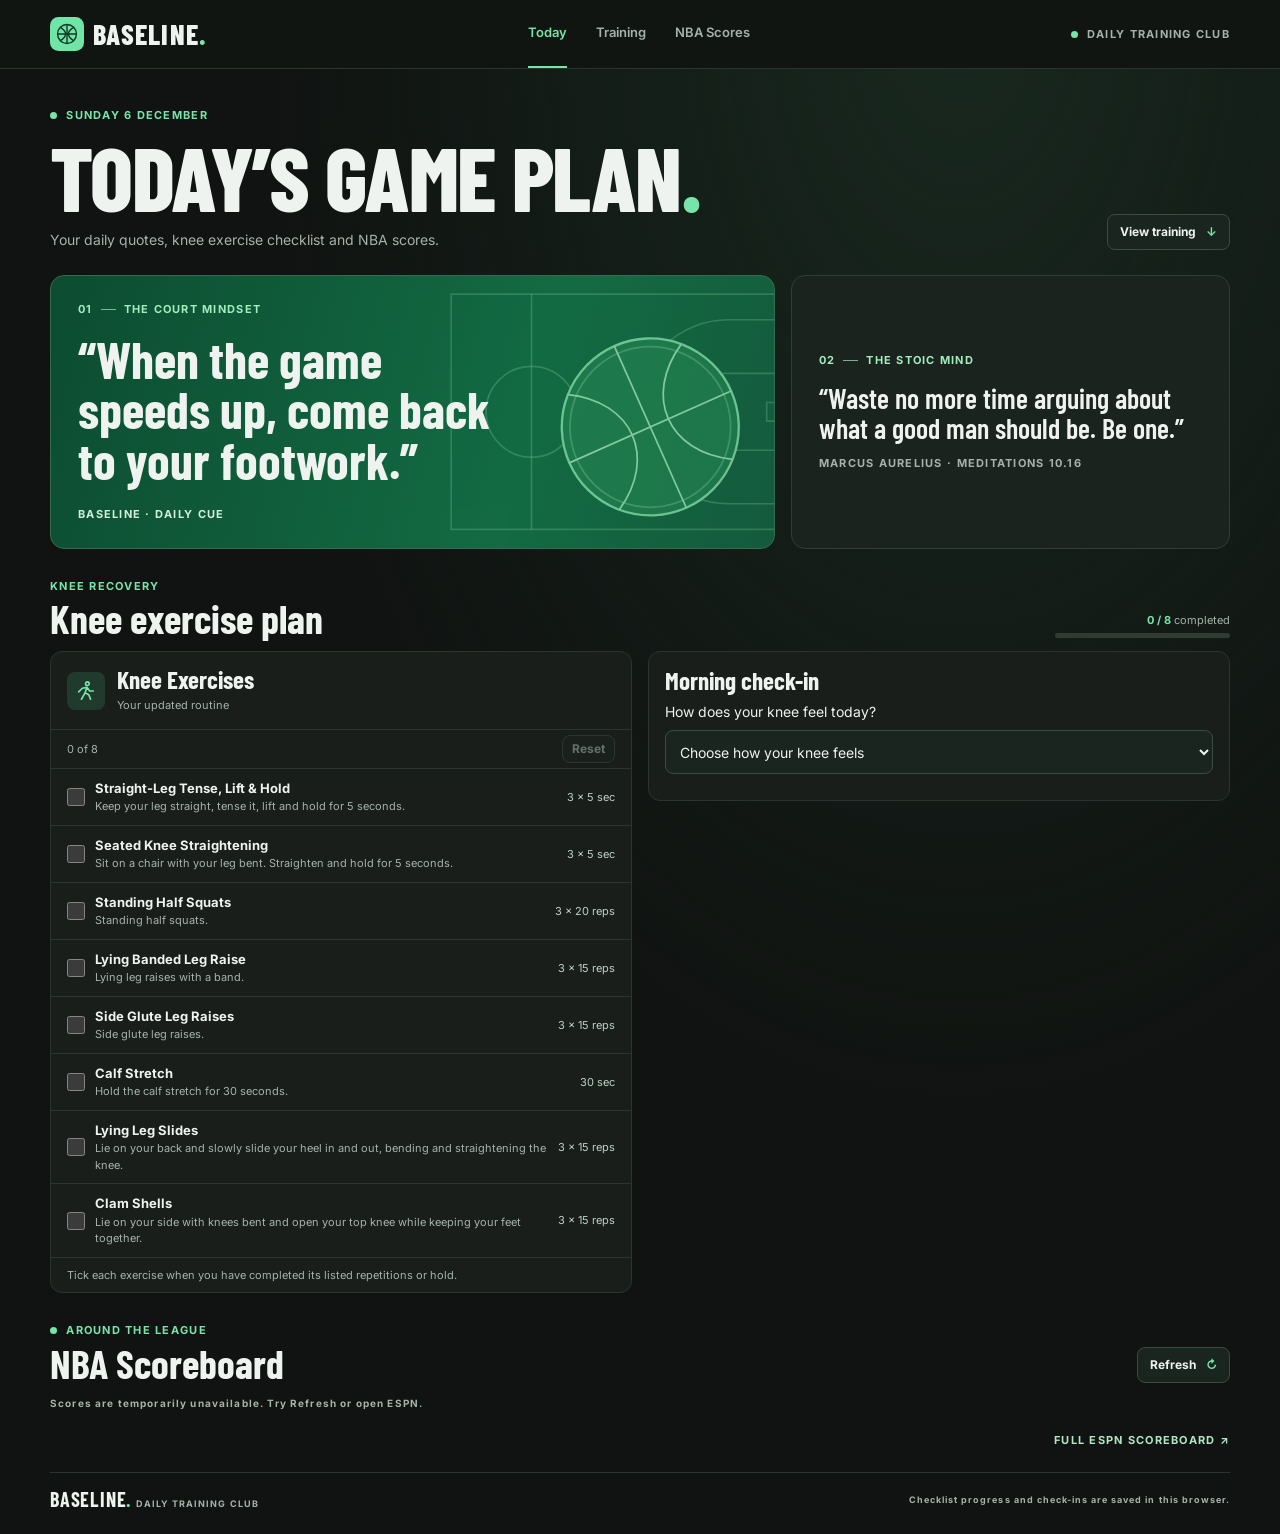
==== index.html @ cc98c241 "Baseline daily training page Co-Authored-By: Claude Opus 5.5 <noreply@anthropic.com>" ====
<!doctype html>
<html lang="en-GB">
<head>
<meta charset="utf-8">
<meta name="viewport" content="width=device-width,initial-scale=1">
<meta name="theme-color" content="#101311">
<meta name="apple-mobile-web-app-title" content="Baseline">
<link rel="icon" href="data:image/svg+xml,%3Csvg xmlns=%27http://www.w3.org/2000/svg%27 viewBox=%270 0 36 36%27%3E%3Crect width=%2736%27 height=%2736%27 rx=%279%27 fill=%27%2370e5a8%27/%3E%3Cg stroke=%27%23113923%27 stroke-width=%271.5%27 fill=%27none%27%3E%3Ccircle cx=%2718%27 cy=%2718%27 r=%2710%27/%3E%3Cpath d=%27M8 18h20M18 8v20M11 11q11 7 0 14m14-14q-11 7 0 14%27/%3E%3C/g%3E%3C/svg%3E">
<link rel="apple-touch-icon" href="icon.png">
<title>Baseline — Daily Training</title>
<meta name="description" content="A daily basketball-inspired routine for mindset, mobility and training, with the latest NBA scores.">
<link rel="stylesheet" href="https://fonts.googleapis.com/css2?family=Barlow+Condensed:wght@600;700;800&family=Inter:wght@400;500;600;700;800&display=swap">
<style>
/* Layout: single dark court-green dashboard — masthead, two quote cards, knee checklist + check-in, scoreboard grid. Deliberately one (dark) theme, matching the original site. */
:root{color-scheme:dark;--bg:#101311;--card:#191e1b;--line:#2b352f;--fg:#eef3ef;--muted:#a6b2a9;--green:#77e4a9;--display:"Barlow Condensed","Arial Narrow",Impact,sans-serif;--body:Inter,system-ui,sans-serif}
*{box-sizing:border-box}html{scroll-behavior:smooth;scroll-padding-top:18px;background:var(--bg)}body{margin:0;background:radial-gradient(ellipse at 75% 0,#18281f 0,transparent 43rem),var(--bg);color:var(--fg);font:14px/1.5 var(--body);min-height:100%}a{color:inherit;text-decoration:none}button{font:inherit;color:inherit;cursor:pointer}button:disabled{opacity:.55;cursor:wait}[hidden]{display:none!important}:focus-visible{outline:2px solid var(--green);outline-offset:3px}
.wrap{width:100%;max-width:1244px;margin:auto;padding-left:max(32px,env(safe-area-inset-left,0px));padding-right:max(32px,env(safe-area-inset-right,0px))}
.top{background:#101512;border-bottom:1px solid #29352d}.top-in{height:68px;display:flex;align-items:center;justify-content:space-between;gap:24px}.brand{display:flex;align-items:center;gap:9px;font:800 28px/1 var(--display);letter-spacing:.045em}.brand svg{width:34px}.brand span{margin-left:-9px}.green,.brand span,h1 span{color:var(--green)}nav{display:flex;align-self:stretch;gap:29px}nav a{display:grid;place-items:center;border-bottom:2px solid transparent;color:var(--muted);font-size:13px;font-weight:600}nav a:hover,nav .on{border-color:var(--green);color:var(--green)}
.top-end,.eyebrow,.tag,cite,.score-meta,.score-foot,footer small{font-size:11px;font-weight:700;letter-spacing:.115em}.top-end{color:var(--muted);white-space:nowrap}.top-end i,.pip{display:inline-block;background:var(--green);width:7px;height:7px;border-radius:50%;margin-right:5px}
.mast{display:flex;justify-content:space-between;align-items:end;gap:20px;padding:38px 0 25px}.eyebrow{color:var(--green);text-transform:uppercase}h1,h2,h3,p,blockquote{margin:0}h1{font:800 clamp(50px,7vw,90px)/.99 var(--display);text-transform:uppercase;letter-spacing:-.018em;margin:8px 0 9px;text-wrap:balance}.mast p,.panel-head p,.panel-foot{color:var(--muted)}
.jump,.quiet{white-space:nowrap;border:1px solid #3b4b41;background:#1b251f;border-radius:8px;padding:8px 12px;font-size:12px;font-weight:700}.jump span{color:var(--green);margin-left:7px}.jump:hover,.quiet:hover{background:#294236}
.quotes,.training-grid{display:grid;gap:16px}.quotes{grid-template-columns:1.65fr 1fr}.quotes>*,.training-grid>*{min-width:0}
.court,.wisdom{border:1px solid #376a4f;border-radius:14px;position:relative;overflow:hidden;min-height:229px;padding:25px 27px;display:flex;flex-direction:column;justify-content:center}.court{background:linear-gradient(105deg,#0c4c31,#136b43 65%,#155b3d)}.court-art{position:absolute;right:-10px;top:0;width:58%;height:100%;opacity:.68}.quote-content{position:relative;z-index:1;max-width:74%}.tag{color:#a2ecbd;display:flex;align-items:center;gap:8px}.tag span{width:15px;height:1px;background:currentColor;opacity:.7}.court blockquote{font:700 clamp(30px,4vw,54px)/.99 var(--display);margin:16px 0;max-width:470px;text-wrap:balance}
.wisdom{border-color:#303d34;background:#1b231e}.wisdom .native{color:#a3edbf;font-size:24px;margin:12px 0 4px;font-weight:600;letter-spacing:.06em}.wisdom blockquote{font:600 28px/1.08 var(--display);margin:14px 0 12px;text-wrap:balance}.wisdom cite{color:var(--muted)}cite{font-style:normal;color:#d1efdc}
.section-head{display:flex;align-items:end;justify-content:space-between;gap:16px;margin:29px 0 13px}h2{font:700 40px/1 var(--display);margin-top:4px}h3{font:700 25px/1 var(--display);margin-bottom:5px}
.progress{width:min(175px,36%);text-align:right;font-size:11px;color:var(--muted)}.progress b{color:var(--green)}.track{height:5px;background:#313b34;border-radius:5px;overflow:hidden;margin-top:5px}.track span{display:block;width:0;height:100%;background:var(--green);transition:width .2s}
.training-grid{grid-template-columns:1fr 1fr;align-items:start}.panel,.score-card{border:1px solid var(--line);border-radius:12px;background:var(--card);overflow:hidden}.panel-head{display:flex;align-items:center;gap:12px;padding:15px 16px;border-bottom:1px solid var(--line)}.icon{flex:none;width:38px;height:38px;display:grid;place-items:center;background:#203b2d;color:var(--green);border-radius:8px}.icon svg{width:22px;fill:none;stroke:currentColor;stroke-width:1.8;stroke-linecap:round;stroke-linejoin:round}.panel-head p,.panel-foot{font-size:11px}
.list-tools{display:flex;align-items:center;justify-content:space-between;gap:10px;padding:5px 16px;border-bottom:1px solid var(--line);color:var(--muted);font-size:11px}.list-tools .quiet{padding:4px 9px}.list-tools .quiet:disabled{cursor:default}
.check-row{position:relative;display:flex;gap:10px;align-items:center;padding:10px 16px;border-bottom:1px solid var(--line);cursor:pointer}.check-row:hover{background:#213127}.check-row input{flex:none;margin:0;width:18px;height:18px;accent-color:#69dc9f;cursor:pointer}.check-row b{font-size:13px;display:block}.check-row small{display:block;font-size:11px;color:var(--muted)}.check-row .dose{margin-left:auto;flex:none;color:#bed0c3;font-size:11px;text-align:right}.check-row:has(:checked){background:#1e3025}.check-row:has(:checked) b{color:#a4d1b5;text-decoration:line-through}.panel-foot{padding:9px 16px}
.programme-notes{padding:16px}.programme-notes h3{margin-bottom:8px}.programme-notes label{display:block;margin-bottom:8px}.programme-notes select{width:100%;min-height:44px;margin-bottom:10px;border:1px solid #3b4b41;border-radius:8px;padding:6px 10px;background:#1b251f;color:var(--fg);font:inherit}
.score-meta{color:var(--muted);font-size:10px;margin-bottom:9px}.score-grid{display:grid;grid-template-columns:repeat(3,minmax(0,1fr));gap:12px}.score-card{padding:11px 13px;display:block}.score-card:hover{border-color:#6cb88a}.score-card.boston{border-color:#4d8b65}.game-status{display:block;font-size:10px;font-weight:700;text-transform:uppercase;letter-spacing:.07em;color:var(--muted);padding-bottom:6px;border-bottom:1px solid var(--line)}.game-status.live,.winner strong{color:var(--green)}.team{display:flex;align-items:center;gap:8px;margin-top:6px;font-size:12px}.team img{width:21px;height:21px;object-fit:contain}.team strong{margin-left:auto;font-size:15px;font-variant-numeric:tabular-nums}
.score-foot{display:flex;justify-content:end;align-items:center;gap:12px;margin:12px 0 24px;color:#b0e8c3;text-transform:uppercase}.score-foot a:hover{text-decoration:underline}
footer{display:flex;justify-content:space-between;align-items:center;padding:16px 0 25px;border-top:1px solid var(--line);gap:16px}footer>span{font:700 20px/1 var(--display);letter-spacing:.04em}footer small{font-family:var(--body);color:var(--muted);font-size:9px}
@media(max-width:760px){.wrap{padding-left:max(16px,env(safe-area-inset-left,0px));padding-right:max(16px,env(safe-area-inset-right,0px))}.top-end{display:none}.top-in{height:57px}.brand{font-size:23px}.brand svg{width:27px}nav{gap:14px}nav a{font-size:11px}.mast{padding-top:28px}.quotes,.training-grid{grid-template-columns:1fr}.court,.wisdom{min-height:auto;padding:20px}.court{min-height:170px}.score-grid{grid-template-columns:repeat(2,minmax(0,1fr))}.list-tools .quiet{min-height:36px}.check-row b{overflow-wrap:anywhere}}
@media(max-width:410px){.mast .jump{display:none}.top-in{gap:8px}nav{gap:10px}.score-grid{grid-template-columns:1fr}.panel-head{padding:11px 10px;gap:8px}.check-row{padding-inline:10px}footer>span small{display:none}}
@media(prefers-reduced-motion:reduce){html{scroll-behavior:auto}.track span{transition:none}}
</style>
</head>
<body>

<header class="top"><div class="wrap top-in">
<a class="brand" href="#today"><svg viewBox="0 0 36 36" aria-hidden="true"><rect width="36" height="36" rx="9" fill="#70e5a8"/><g stroke="#113923" stroke-width="1.5" fill="none"><circle cx="18" cy="18" r="10"/><path d="M8 18h20M18 8v20M11 11q11 7 0 14m14-14q-11 7 0 14"/></g></svg>BASELINE<span>.</span></a>
<nav aria-label="Dashboard"><a href="#today" class="on">Today</a><a href="#training">Training</a><a href="#scores">NBA Scores</a></nav>
<div class="top-end"><i></i> DAILY TRAINING CLUB</div>
</div></header>
<main id="today" class="wrap">
<div class="mast"><div><div class="eyebrow"><span class="pip"></span> <time id="today-date"></time></div><h1>Today’s Game Plan<span>.</span></h1><p>Your daily quotes, knee exercise checklist and NBA scores.</p></div><a class="jump" href="#training">View training <span aria-hidden="true">↓</span></a></div>
<section class="quotes" aria-label="Daily mindset">
<article class="court">
<svg class="court-art" viewBox="0 0 360 230" fill="none" aria-hidden="true"><g stroke="#b6fbd0" stroke-opacity=".29" stroke-width="1.4"><rect x="74" y="14" width="286" height="202"/><path d="M360 82H275v66h85M360 36h-48a79 79 0 0 0 0 158h48M360 107h-15v16h15"/><circle cx="275" cy="115" r="33"/><path d="M143 14v202"/><circle cx="143" cy="115" r="39"/></g><g transform="rotate(-24 245 128)"><circle cx="245" cy="128" r="76" fill="#238250" stroke="#96f0b8" stroke-width="2"/><g stroke="#b5f9cc" stroke-width="1.5"><circle cx="245" cy="128" r="69" stroke-opacity=".34"/><path d="M169 128h152M245 52v152M192 74c48 28 48 80 0 108m106-108c-48 28-48 80 0 108"/></g></g></svg>
<div class="quote-content"><div class="tag">01 <span></span> THE COURT MINDSET</div><blockquote id="court-quote">“Win the next possession.”</blockquote><cite id="court-credit">BASELINE · DAILY CUE</cite></div></article>
<article class="wisdom"><div class="tag">02 <span></span> THE STOIC MIND</div><blockquote id="wisdom-quote">“The impediment to action advances action. What stands in the way becomes the way.”</blockquote><cite id="wisdom-credit">MARCUS AURELIUS · MEDITATIONS 5.20</cite></article>
</section>
<section id="training" aria-labelledby="training-title">
<div class="section-head"><div><div class="eyebrow">KNEE RECOVERY</div><h2 id="training-title">Knee exercise plan</h2></div><div class="progress" aria-live="polite"><div><b id="progress-label">0 / 8</b> completed</div><div class="track" aria-hidden="true"><span id="progress-fill"></span></div></div></div>
<div class="training-grid">
<article class="panel"><div class="panel-head"><div class="icon" aria-hidden="true"><svg viewBox="0 0 24 24"><circle cx="13.5" cy="4" r="2"/><path d="m7 21 4-7 4 2 2 5M4 13l4-4 5-1 3 4h4m-9 2 2-6"/></svg></div><div><h3>Knee Exercises</h3><p>Your updated routine</p></div></div><div class="list-tools"><span id="mobility-count" aria-live="polite">0 of 8</span><button id="reset-mobility" class="quiet" type="button" aria-label="Reset knee exercise checklist">Reset</button></div><div id="mobility-list"></div><div class="panel-foot">Tick each exercise when you have completed its listed repetitions or hold.</div></article>
<article class="panel programme-notes">
<h3>Morning check-in</h3>
<label for="knee-check">How does your knee feel today?</label>
<select id="knee-check">
<option value="">Choose how your knee feels</option>
<option value="normal">No increased pain or stiffness</option>
<option value="mild">Mild stiffness that settles quickly</option>
<option value="persistent">Pain or stiffness persists into the day</option>
</select>
</article>
</div>
</section>
<section id="scores" aria-labelledby="scores-title">
<div class="section-head"><div><div class="eyebrow"><span class="pip"></span> AROUND THE LEAGUE</div><h2 id="scores-title">NBA Scoreboard</h2></div><button type="button" class="jump" id="refresh">Refresh <span aria-hidden="true">↻</span></button></div>
<div class="score-meta" id="score-status" role="status">Loading NBA scores…</div><div class="score-grid" id="score-grid"></div>
<div class="score-foot"><button class="quiet" type="button" id="more" hidden>Show all games</button><a href="https://www.espn.com/nba/scoreboard" target="_blank" rel="noopener">Full ESPN scoreboard ↗</a></div>
</section>
<footer><span>BASELINE<span class="green">.</span> <small>DAILY TRAINING CLUB</small></span><small id="store-note">Checklist progress and check-ins are saved in this browser.</small></footer>
</main>

<script>
'use strict';
const $ = id => document.getElementById(id);
const el = (tag, cls, text) => { const i = document.createElement(tag); if (cls) i.className = cls; if (text !== undefined) i.textContent = text; return i; };
const court = [
  'Win the next possession.',
  'The shot starts with your feet. The work starts before tip-off.',
  'Miss the shot. Make the next play.',
  'When the game speeds up, come back to your footwork.',
  'Make the extra pass. Be the player who sees it.',
  'Run the floor like the ball is coming to you.',
  'Every good screen makes somebody better.',
  'The next rep is yours to win.',
  'Finish the drill the way you want to finish the fourth.',
  'Be quick to help and quicker to recover.',
  'Earn your confidence one clean rep at a time.',
  'Stay ready for the pass nobody else expects.',
  'Let your effort travel, even when your shot doesn’t.',
  'The scoreboard can wait. Get back on defence.'
];
const wisdom = [
  ['The impediment to action advances action. What stands in the way becomes the way.','MARCUS AURELIUS · MEDITATIONS 5.20'],
  ['We suffer more often in imagination than in reality.','SENECA · LETTERS 13'],
  ['First say to yourself what you would be; and then do what you have to do.','EPICTETUS · DISCOURSES 3.23'],
  ['Waste no more time arguing about what a good man should be. Be one.','MARCUS AURELIUS · MEDITATIONS 10.16'],
  ['It is not that we have a short time to live, but that we waste a lot of it.','SENECA · ON THE SHORTNESS OF LIFE'],
  ['No great thing is created suddenly.','EPICTETUS · DISCOURSES 1.15'],
  ['If it is not right, do not do it; if it is not true, do not say it.','MARCUS AURELIUS · MEDITATIONS 12.17'],
  ['Men are disturbed not by things, but by the views which they take of things.','EPICTETUS · ENCHIRIDION 5'],
  ['Begin at once to live, and count each separate day as a separate life.','SENECA · LETTERS 101'],
  ['Such as are your habitual thoughts, such also will be the character of your mind.','MARCUS AURELIUS · MEDITATIONS 5.16'],
  ['While we are postponing, life speeds by.','SENECA · LETTERS 1'],
  ['It is difficulties that show what men are.','EPICTETUS · DISCOURSES 1.24'],
  ['Confine yourself to the present.','MARCUS AURELIUS · MEDITATIONS 7.29'],
  ['Very little is needed to make a happy life; it is all within yourself, in your way of thinking.','MARCUS AURELIUS · MEDITATIONS 7.67']
];
const mobility = [
  ['Straight-Leg Tense, Lift & Hold','Keep your leg straight, tense it, lift and hold for 5 seconds.','3 × 5 sec'],
  ['Seated Knee Straightening','Sit on a chair with your leg bent. Straighten and hold for 5 seconds.','3 × 5 sec'],
  ['Standing Half Squats','Standing half squats.','3 × 20 reps'],
  ['Lying Banded Leg Raise','Lying leg raises with a band.','3 × 15 reps'],
  ['Side Glute Leg Raises','Side glute leg raises.','3 × 15 reps'],
  ['Calf Stretch','Hold the calf stretch for 30 seconds.','30 sec'],
  ['Lying Leg Slides','Lie on your back and slowly slide your heel in and out, bending and straightening the knee.','3 × 15 reps'],
  ['Clam Shells','Lie on your side with knees bent and open your top knee while keeping your feet together.','3 × 15 reps']
];
const mobilityPrefix = 'knee-rehab-v1-';
const localKey = (d = new Date()) => `${d.getFullYear()}-${String(d.getMonth()+1).padStart(2,'0')}-${String(d.getDate()).padStart(2,'0')}`;
const stamp = d => Date.UTC(d.getFullYear(),d.getMonth(),d.getDate()) / 86400000;
const fmt = new Intl.DateTimeFormat('en-GB',{weekday:'long',day:'numeric',month:'long'});
let today, memory = {};
function read(key){ if (Object.hasOwn(memory,key)) return memory[key]; try { return JSON.parse(localStorage.getItem('baseline.v1.'+key)) || {}; } catch { return {}; } }
function writeDay(key,list){ memory[key]=list; try { localStorage.setItem('baseline.v1.'+key,JSON.stringify(list)); } catch { $('store-note').textContent='Storage is unavailable. Progress lasts until you close or reload this page.'; } }
function save(key,id,value){ writeDay(key,{...read(key),[id]:value}); }
function resetList(key,prefix){ const list={...read(key)}; for (const id of Object.keys(list)) if (id.startsWith(prefix)) delete list[id]; writeDay(key,list); }
function rows(target,items,key,prefix){
  const checks=read(key);
  $(target).replaceChildren(...items.map(([name,detail,dose],index)=>{
    const id=prefix+index, label=el('label','check-row'), input=el('input');
    input.type='checkbox'; input.id='ex-'+index; input.checked=checks[id]===true;
    input.addEventListener('change',()=>{save(key,id,input.checked);updateProgress();});
    const desc=el('span'); desc.append(el('b','',name),el('small','',detail));
    label.append(input,desc,el('span','dose',dose)); return label;
  }));
}
const completed=(key,items,prefix)=>{const log=read(key);return items.filter((_,i)=>log[prefix+i]===true).length;};
function updateProgress(){
  const count=completed(today,mobility,mobilityPrefix), total=mobility.length;
  $('progress-label').textContent=`${count} / ${total}`;
  $('progress-fill').style.width=`${100*count/total}%`;
  $('mobility-count').textContent=`${count} of ${total}`;
  $('reset-mobility').disabled=count===0;
}
function showRecovery(){ $('knee-check').value=read(today).knee ?? ''; }
function showDay(){
  const now=new Date();
  if (today===localKey(now)) return;
  today=localKey(now);
  $('today-date').dateTime=today; $('today-date').textContent=fmt.format(now);
  $('court-quote').textContent='“'+court[stamp(now)%court.length]+'”';
  const [quote,credit]=wisdom[stamp(now)%wisdom.length];
  $('wisdom-quote').textContent='“'+quote+'”';
  $('wisdom-credit').textContent=credit;
  rows('mobility-list',mobility,today,mobilityPrefix); updateProgress(); showRecovery();
}

const scoresUrl='https://site.api.espn.com/apis/site/v2/sports/basketball/nba/scoreboard';
const easternDate=new Intl.DateTimeFormat('en-CA',{timeZone:'America/New_York',year:'numeric',month:'2-digit',day:'2-digit'});
function leagueDate(date){ return Object.fromEntries(easternDate.formatToParts(date).filter(p=>p.type!=='literal').map(p=>[p.type,p.value])); }
function daysAgo(date,n){ const {year,month,day}=leagueDate(date); return new Date(Date.UTC(+year,+month-1,+day-n)).toISOString().slice(0,10).replaceAll('-',''); }
const gameDay=g=>daysAgo(new Date(g.date),0);
const boston=g=>g.competitions[0].competitors.some(x=>x.team.abbreviation==='BOS');
const validGame=g=>/^\d+$/.test(g.id)&&Number.isFinite(Date.parse(g.date))&&g.status?.type&&g.competitions?.[0]?.competitors?.length===2;
let games=[],expanded=false,fetching=false,lastFetch=0;
async function getGames(query=''){
  const response=await fetch(scoresUrl+query,{signal:AbortSignal.timeout(9000)});
  if(!response.ok) throw Error('NBA feed unavailable');
  const data=await response.json();
  if(!Array.isArray(data.events)) throw Error('Unexpected NBA feed');
  return data.events.filter(validGame);
}
function card(g){
  const {type}=g.status, link=el('a','score-card'+(boston(g)?' boston':''));
  link.href='https://www.espn.com/nba/game/_/gameId/'+g.id; link.target='_blank'; link.rel='noopener';
  const time=new Intl.DateTimeFormat('en-GB',{weekday:'short',hour:'numeric',minute:'2-digit'}).format(new Date(g.date));
  link.append(el('span','game-status'+(type.state==='in'?' live':''), type.state==='pre'?time:`${type.shortDetail||type.description} · ${time.split(' ')[0]}`));
  const comps=[...g.competitions[0].competitors].sort((a,b)=>Number(a.homeAway==='home')-Number(b.homeAway==='home'));
  for(const t of comps){
    const row=el('span','team'+(t.winner?' winner':''));
    const logo=t.team.logoDark||t.team.logo;
    if(typeof logo==='string'&&logo.startsWith('https://a.espncdn.com/')){
      const img=el('img'); img.alt=''; img.loading='lazy'; img.src=logo;
      img.addEventListener('error',()=>img.remove(),{once:true}); row.append(img);
    }
    row.append(el('span','',String(t.team.shortDisplayName||t.team.abbreviation||'')),el('strong','',type.state==='pre'?'—':String(t.score??'—')));
    link.append(row);
  }
  return link;
}
function renderScores(){
  $('score-grid').replaceChildren(...(expanded?games:games.slice(0,3)).map(card));
  $('more').hidden=games.length<=3;
  $('more').textContent=expanded?'Show fewer games':`Show all ${games.length} games`;
  $('more').setAttribute('aria-expanded',String(expanded));
}
async function fetchScores(){
  if(fetching) return;
  fetching=true; $('refresh').disabled=true;
  if(!games.length) $('score-status').textContent='Loading NBA scores…';
  try{
    const now=new Date(), to=daysAgo(now,0);
    let events=await getGames();
    if(!events.some(e=>e.status.type.completed)){
      const more=await Promise.allSettled([1,2].map(n=>getGames('?dates='+daysAgo(now,n))));
      const known=new Map(events.map(e=>[e.id,e]));
      for(const r of more) if(r.status==='fulfilled') for(const ev of r.value) if(!known.has(ev.id)) known.set(ev.id,ev);
      events=[...known.values()];
    }
    const live=events.filter(e=>e.status.type.state==='in');
    const finals=events.filter(e=>e.status.type.completed);
    const finalDay=finals.map(gameDay).sort().at(-1);
    const latest=finals.filter(e=>gameDay(e)===finalDay);
    const upcoming=events.filter(e=>e.status.type.state==='pre'&&gameDay(e)===to);
    const order=(a,b)=>Number(boston(b))-Number(boston(a))||Date.parse(b.date)-Date.parse(a.date);
    games=[...live.sort(order),...latest.sort(order),...upcoming.sort(order)];
    lastFetch=Date.now();
    const updated=new Date().toLocaleTimeString('en-GB',{hour:'2-digit',minute:'2-digit'});
    $('score-status').textContent=games.length?`${live.length?'LIVE GAMES + ':''}${latest.length?'LATEST RESULTS':'TODAY’S GAMES'} · ESPN · UPDATED ${updated}`:'No recent NBA games found.';
    renderScores();
  }catch{
    $('score-status').textContent=games.length?'Update unavailable. Showing the last scores fetched.':'Scores are temporarily unavailable. Try Refresh or open ESPN.';
  }finally{
    fetching=false; $('refresh').disabled=false;
  }
}
function navState(){
  const hash=['#today','#training','#scores'].includes(location.hash)?location.hash:'#today';
  document.querySelectorAll('nav a').forEach(a=>{ const on=a.hash===hash; a.classList.toggle('on',on); on?a.setAttribute('aria-current','location'):a.removeAttribute('aria-current'); });
}
$('reset-mobility').addEventListener('click',()=>{ resetList(today,mobilityPrefix); rows('mobility-list',mobility,today,mobilityPrefix); updateProgress(); });
$('knee-check').addEventListener('change',e=>{ save(today,'knee',e.target.value); showRecovery(); });
$('refresh').addEventListener('click',fetchScores);
$('more').addEventListener('click',()=>{ expanded=!expanded; renderScores(); });
window.addEventListener('hashchange',navState);
window.addEventListener('storage',e=>{ if(e.key?.startsWith('baseline.v1.')){ delete memory[e.key.slice(12)]; rows('mobility-list',mobility,today,mobilityPrefix); updateProgress(); showRecovery(); } });
document.addEventListener('visibilitychange',()=>{ if(!document.hidden){ showDay(); if(Date.now()-lastFetch>60000) fetchScores(); } });
setInterval(()=>{ if(!document.hidden){ showDay(); fetchScores(); } },60000);
showDay(); navState(); fetchScores();
</script>
</body>
</html>
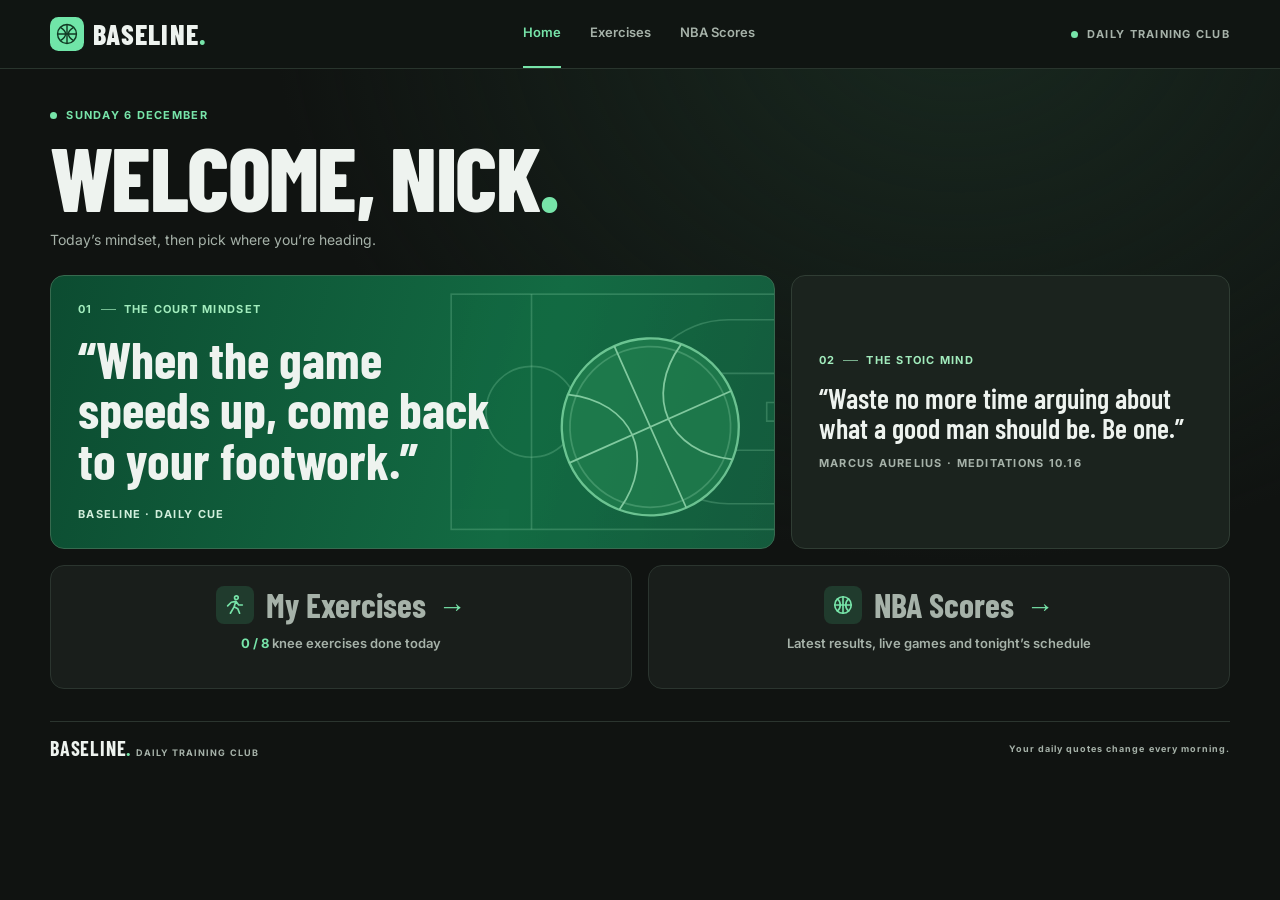
==== commit 25f481c6: "Split into welcome home, exercises and scores pages Co-Authored-By: Claude Opus 5.5 <noreply@anthrop" ====
--- a/index.html
+++ b/index.html
@@ -7,242 +7,31 @@
 <meta name="apple-mobile-web-app-title" content="Baseline">
 <link rel="icon" href="data:image/svg+xml,%3Csvg xmlns=%27http://www.w3.org/2000/svg%27 viewBox=%270 0 36 36%27%3E%3Crect width=%2736%27 height=%2736%27 rx=%279%27 fill=%27%2370e5a8%27/%3E%3Cg stroke=%27%23113923%27 stroke-width=%271.5%27 fill=%27none%27%3E%3Ccircle cx=%2718%27 cy=%2718%27 r=%2710%27/%3E%3Cpath d=%27M8 18h20M18 8v20M11 11q11 7 0 14m14-14q-11 7 0 14%27/%3E%3C/g%3E%3C/svg%3E">
 <link rel="apple-touch-icon" href="icon.png">
-<title>Baseline — Daily Training</title>
+<title>Baseline</title>
 <meta name="description" content="A daily basketball-inspired routine for mindset, mobility and training, with the latest NBA scores.">
 <link rel="stylesheet" href="https://fonts.googleapis.com/css2?family=Barlow+Condensed:wght@600;700;800&family=Inter:wght@400;500;600;700;800&display=swap">
-<style>
-/* Layout: single dark court-green dashboard — masthead, two quote cards, knee checklist + check-in, scoreboard grid. Deliberately one (dark) theme, matching the original site. */
-:root{color-scheme:dark;--bg:#101311;--card:#191e1b;--line:#2b352f;--fg:#eef3ef;--muted:#a6b2a9;--green:#77e4a9;--display:"Barlow Condensed","Arial Narrow",Impact,sans-serif;--body:Inter,system-ui,sans-serif}
-*{box-sizing:border-box}html{scroll-behavior:smooth;scroll-padding-top:18px;background:var(--bg)}body{margin:0;background:radial-gradient(ellipse at 75% 0,#18281f 0,transparent 43rem),var(--bg);color:var(--fg);font:14px/1.5 var(--body);min-height:100%}a{color:inherit;text-decoration:none}button{font:inherit;color:inherit;cursor:pointer}button:disabled{opacity:.55;cursor:wait}[hidden]{display:none!important}:focus-visible{outline:2px solid var(--green);outline-offset:3px}
-.wrap{width:100%;max-width:1244px;margin:auto;padding-left:max(32px,env(safe-area-inset-left,0px));padding-right:max(32px,env(safe-area-inset-right,0px))}
-.top{background:#101512;border-bottom:1px solid #29352d}.top-in{height:68px;display:flex;align-items:center;justify-content:space-between;gap:24px}.brand{display:flex;align-items:center;gap:9px;font:800 28px/1 var(--display);letter-spacing:.045em}.brand svg{width:34px}.brand span{margin-left:-9px}.green,.brand span,h1 span{color:var(--green)}nav{display:flex;align-self:stretch;gap:29px}nav a{display:grid;place-items:center;border-bottom:2px solid transparent;color:var(--muted);font-size:13px;font-weight:600}nav a:hover,nav .on{border-color:var(--green);color:var(--green)}
-.top-end,.eyebrow,.tag,cite,.score-meta,.score-foot,footer small{font-size:11px;font-weight:700;letter-spacing:.115em}.top-end{color:var(--muted);white-space:nowrap}.top-end i,.pip{display:inline-block;background:var(--green);width:7px;height:7px;border-radius:50%;margin-right:5px}
-.mast{display:flex;justify-content:space-between;align-items:end;gap:20px;padding:38px 0 25px}.eyebrow{color:var(--green);text-transform:uppercase}h1,h2,h3,p,blockquote{margin:0}h1{font:800 clamp(50px,7vw,90px)/.99 var(--display);text-transform:uppercase;letter-spacing:-.018em;margin:8px 0 9px;text-wrap:balance}.mast p,.panel-head p,.panel-foot{color:var(--muted)}
-.jump,.quiet{white-space:nowrap;border:1px solid #3b4b41;background:#1b251f;border-radius:8px;padding:8px 12px;font-size:12px;font-weight:700}.jump span{color:var(--green);margin-left:7px}.jump:hover,.quiet:hover{background:#294236}
-.quotes,.training-grid{display:grid;gap:16px}.quotes{grid-template-columns:1.65fr 1fr}.quotes>*,.training-grid>*{min-width:0}
-.court,.wisdom{border:1px solid #376a4f;border-radius:14px;position:relative;overflow:hidden;min-height:229px;padding:25px 27px;display:flex;flex-direction:column;justify-content:center}.court{background:linear-gradient(105deg,#0c4c31,#136b43 65%,#155b3d)}.court-art{position:absolute;right:-10px;top:0;width:58%;height:100%;opacity:.68}.quote-content{position:relative;z-index:1;max-width:74%}.tag{color:#a2ecbd;display:flex;align-items:center;gap:8px}.tag span{width:15px;height:1px;background:currentColor;opacity:.7}.court blockquote{font:700 clamp(30px,4vw,54px)/.99 var(--display);margin:16px 0;max-width:470px;text-wrap:balance}
-.wisdom{border-color:#303d34;background:#1b231e}.wisdom .native{color:#a3edbf;font-size:24px;margin:12px 0 4px;font-weight:600;letter-spacing:.06em}.wisdom blockquote{font:600 28px/1.08 var(--display);margin:14px 0 12px;text-wrap:balance}.wisdom cite{color:var(--muted)}cite{font-style:normal;color:#d1efdc}
-.section-head{display:flex;align-items:end;justify-content:space-between;gap:16px;margin:29px 0 13px}h2{font:700 40px/1 var(--display);margin-top:4px}h3{font:700 25px/1 var(--display);margin-bottom:5px}
-.progress{width:min(175px,36%);text-align:right;font-size:11px;color:var(--muted)}.progress b{color:var(--green)}.track{height:5px;background:#313b34;border-radius:5px;overflow:hidden;margin-top:5px}.track span{display:block;width:0;height:100%;background:var(--green);transition:width .2s}
-.training-grid{grid-template-columns:1fr 1fr;align-items:start}.panel,.score-card{border:1px solid var(--line);border-radius:12px;background:var(--card);overflow:hidden}.panel-head{display:flex;align-items:center;gap:12px;padding:15px 16px;border-bottom:1px solid var(--line)}.icon{flex:none;width:38px;height:38px;display:grid;place-items:center;background:#203b2d;color:var(--green);border-radius:8px}.icon svg{width:22px;fill:none;stroke:currentColor;stroke-width:1.8;stroke-linecap:round;stroke-linejoin:round}.panel-head p,.panel-foot{font-size:11px}
-.list-tools{display:flex;align-items:center;justify-content:space-between;gap:10px;padding:5px 16px;border-bottom:1px solid var(--line);color:var(--muted);font-size:11px}.list-tools .quiet{padding:4px 9px}.list-tools .quiet:disabled{cursor:default}
-.check-row{position:relative;display:flex;gap:10px;align-items:center;padding:10px 16px;border-bottom:1px solid var(--line);cursor:pointer}.check-row:hover{background:#213127}.check-row input{flex:none;margin:0;width:18px;height:18px;accent-color:#69dc9f;cursor:pointer}.check-row b{font-size:13px;display:block}.check-row small{display:block;font-size:11px;color:var(--muted)}.check-row .dose{margin-left:auto;flex:none;color:#bed0c3;font-size:11px;text-align:right}.check-row:has(:checked){background:#1e3025}.check-row:has(:checked) b{color:#a4d1b5;text-decoration:line-through}.panel-foot{padding:9px 16px}
-.programme-notes{padding:16px}.programme-notes h3{margin-bottom:8px}.programme-notes label{display:block;margin-bottom:8px}.programme-notes select{width:100%;min-height:44px;margin-bottom:10px;border:1px solid #3b4b41;border-radius:8px;padding:6px 10px;background:#1b251f;color:var(--fg);font:inherit}
-.score-meta{color:var(--muted);font-size:10px;margin-bottom:9px}.score-grid{display:grid;grid-template-columns:repeat(3,minmax(0,1fr));gap:12px}.score-card{padding:11px 13px;display:block}.score-card:hover{border-color:#6cb88a}.score-card.boston{border-color:#4d8b65}.game-status{display:block;font-size:10px;font-weight:700;text-transform:uppercase;letter-spacing:.07em;color:var(--muted);padding-bottom:6px;border-bottom:1px solid var(--line)}.game-status.live,.winner strong{color:var(--green)}.team{display:flex;align-items:center;gap:8px;margin-top:6px;font-size:12px}.team img{width:21px;height:21px;object-fit:contain}.team strong{margin-left:auto;font-size:15px;font-variant-numeric:tabular-nums}
-.score-foot{display:flex;justify-content:end;align-items:center;gap:12px;margin:12px 0 24px;color:#b0e8c3;text-transform:uppercase}.score-foot a:hover{text-decoration:underline}
-footer{display:flex;justify-content:space-between;align-items:center;padding:16px 0 25px;border-top:1px solid var(--line);gap:16px}footer>span{font:700 20px/1 var(--display);letter-spacing:.04em}footer small{font-family:var(--body);color:var(--muted);font-size:9px}
-@media(max-width:760px){.wrap{padding-left:max(16px,env(safe-area-inset-left,0px));padding-right:max(16px,env(safe-area-inset-right,0px))}.top-end{display:none}.top-in{height:57px}.brand{font-size:23px}.brand svg{width:27px}nav{gap:14px}nav a{font-size:11px}.mast{padding-top:28px}.quotes,.training-grid{grid-template-columns:1fr}.court,.wisdom{min-height:auto;padding:20px}.court{min-height:170px}.score-grid{grid-template-columns:repeat(2,minmax(0,1fr))}.list-tools .quiet{min-height:36px}.check-row b{overflow-wrap:anywhere}}
-@media(max-width:410px){.mast .jump{display:none}.top-in{gap:8px}nav{gap:10px}.score-grid{grid-template-columns:1fr}.panel-head{padding:11px 10px;gap:8px}.check-row{padding-inline:10px}footer>span small{display:none}}
-@media(prefers-reduced-motion:reduce){html{scroll-behavior:auto}.track span{transition:none}}
-</style>
+<link rel="stylesheet" href="style.css">
+<script defer src="app.js"></script>
 </head>
 <body>
-
 <header class="top"><div class="wrap top-in">
-<a class="brand" href="#today"><svg viewBox="0 0 36 36" aria-hidden="true"><rect width="36" height="36" rx="9" fill="#70e5a8"/><g stroke="#113923" stroke-width="1.5" fill="none"><circle cx="18" cy="18" r="10"/><path d="M8 18h20M18 8v20M11 11q11 7 0 14m14-14q-11 7 0 14"/></g></svg>BASELINE<span>.</span></a>
-<nav aria-label="Dashboard"><a href="#today" class="on">Today</a><a href="#training">Training</a><a href="#scores">NBA Scores</a></nav>
+<a class="brand" href="./"><svg viewBox="0 0 36 36" aria-hidden="true"><rect width="36" height="36" rx="9" fill="#70e5a8"/><g stroke="#113923" stroke-width="1.5" fill="none"><circle cx="18" cy="18" r="10"/><path d="M8 18h20M18 8v20M11 11q11 7 0 14m14-14q-11 7 0 14"/></g></svg>BASELINE<span>.</span></a>
+<nav aria-label="Pages"><a href="./" class="on" aria-current="page">Home</a><a href="exercises.html">Exercises</a><a href="scores.html">NBA Scores</a></nav>
 <div class="top-end"><i></i> DAILY TRAINING CLUB</div>
 </div></header>
-<main id="today" class="wrap">
-<div class="mast"><div><div class="eyebrow"><span class="pip"></span> <time id="today-date"></time></div><h1>Today’s Game Plan<span>.</span></h1><p>Your daily quotes, knee exercise checklist and NBA scores.</p></div><a class="jump" href="#training">View training <span aria-hidden="true">↓</span></a></div>
+<main class="wrap">
+<div class="mast"><div><div class="eyebrow"><span class="pip"></span> <time id="today-date"></time></div><h1>Welcome, Nick<span>.</span></h1><p>Today’s mindset, then pick where you’re heading.</p></div></div>
 <section class="quotes" aria-label="Daily mindset">
 <article class="court">
 <svg class="court-art" viewBox="0 0 360 230" fill="none" aria-hidden="true"><g stroke="#b6fbd0" stroke-opacity=".29" stroke-width="1.4"><rect x="74" y="14" width="286" height="202"/><path d="M360 82H275v66h85M360 36h-48a79 79 0 0 0 0 158h48M360 107h-15v16h15"/><circle cx="275" cy="115" r="33"/><path d="M143 14v202"/><circle cx="143" cy="115" r="39"/></g><g transform="rotate(-24 245 128)"><circle cx="245" cy="128" r="76" fill="#238250" stroke="#96f0b8" stroke-width="2"/><g stroke="#b5f9cc" stroke-width="1.5"><circle cx="245" cy="128" r="69" stroke-opacity=".34"/><path d="M169 128h152M245 52v152M192 74c48 28 48 80 0 108m106-108c-48 28-48 80 0 108"/></g></g></svg>
 <div class="quote-content"><div class="tag">01 <span></span> THE COURT MINDSET</div><blockquote id="court-quote">“Win the next possession.”</blockquote><cite id="court-credit">BASELINE · DAILY CUE</cite></div></article>
 <article class="wisdom"><div class="tag">02 <span></span> THE STOIC MIND</div><blockquote id="wisdom-quote">“The impediment to action advances action. What stands in the way becomes the way.”</blockquote><cite id="wisdom-credit">MARCUS AURELIUS · MEDITATIONS 5.20</cite></article>
 </section>
-<section id="training" aria-labelledby="training-title">
-<div class="section-head"><div><div class="eyebrow">KNEE RECOVERY</div><h2 id="training-title">Knee exercise plan</h2></div><div class="progress" aria-live="polite"><div><b id="progress-label">0 / 8</b> completed</div><div class="track" aria-hidden="true"><span id="progress-fill"></span></div></div></div>
-<div class="training-grid">
-<article class="panel"><div class="panel-head"><div class="icon" aria-hidden="true"><svg viewBox="0 0 24 24"><circle cx="13.5" cy="4" r="2"/><path d="m7 21 4-7 4 2 2 5M4 13l4-4 5-1 3 4h4m-9 2 2-6"/></svg></div><div><h3>Knee Exercises</h3><p>Your updated routine</p></div></div><div class="list-tools"><span id="mobility-count" aria-live="polite">0 of 8</span><button id="reset-mobility" class="quiet" type="button" aria-label="Reset knee exercise checklist">Reset</button></div><div id="mobility-list"></div><div class="panel-foot">Tick each exercise when you have completed its listed repetitions or hold.</div></article>
-<article class="panel programme-notes">
-<h3>Morning check-in</h3>
-<label for="knee-check">How does your knee feel today?</label>
-<select id="knee-check">
-<option value="">Choose how your knee feels</option>
-<option value="normal">No increased pain or stiffness</option>
-<option value="mild">Mild stiffness that settles quickly</option>
-<option value="persistent">Pain or stiffness persists into the day</option>
-</select>
-</article>
-</div>
-</section>
-<section id="scores" aria-labelledby="scores-title">
-<div class="section-head"><div><div class="eyebrow"><span class="pip"></span> AROUND THE LEAGUE</div><h2 id="scores-title">NBA Scoreboard</h2></div><button type="button" class="jump" id="refresh">Refresh <span aria-hidden="true">↻</span></button></div>
-<div class="score-meta" id="score-status" role="status">Loading NBA scores…</div><div class="score-grid" id="score-grid"></div>
-<div class="score-foot"><button class="quiet" type="button" id="more" hidden>Show all games</button><a href="https://www.espn.com/nba/scoreboard" target="_blank" rel="noopener">Full ESPN scoreboard ↗</a></div>
-</section>
-<footer><span>BASELINE<span class="green">.</span> <small>DAILY TRAINING CLUB</small></span><small id="store-note">Checklist progress and check-ins are saved in this browser.</small></footer>
+<nav class="home-links" aria-label="Go to">
+<a class="home-link" href="exercises.html"><div class="row"><div class="icon" aria-hidden="true"><svg viewBox="0 0 24 24"><circle cx="13.5" cy="4" r="2"/><path d="m7 21 4-7 4 2 2 5M4 13l4-4 5-1 3 4h4m-9 2 2-6"/></svg></div><h2>My Exercises</h2><span class="go" aria-hidden="true">→</span></div><p><b id="home-progress" class="green">0 / 8</b> knee exercises done today</p><div class="track" aria-hidden="true"><span id="progress-fill"></span></div></a>
+<a class="home-link" href="scores.html"><div class="row"><div class="icon" aria-hidden="true"><svg viewBox="0 0 24 24"><circle cx="12" cy="12" r="9"/><path d="M3 12h18M12 3v18M6 5.5c4 3 4 10 0 13m12-13c-4 3-4 10 0 13"/></svg></div><h2>NBA Scores</h2><span class="go" aria-hidden="true">→</span></div><p>Latest results, live games and tonight’s schedule</p></a>
+</nav>
+<footer><span>BASELINE<span class="green">.</span> <small>DAILY TRAINING CLUB</small></span><small id="store-note">Your daily quotes change every morning.</small></footer>
 </main>
-
-<script>
-'use strict';
-const $ = id => document.getElementById(id);
-const el = (tag, cls, text) => { const i = document.createElement(tag); if (cls) i.className = cls; if (text !== undefined) i.textContent = text; return i; };
-const court = [
-  'Win the next possession.',
-  'The shot starts with your feet. The work starts before tip-off.',
-  'Miss the shot. Make the next play.',
-  'When the game speeds up, come back to your footwork.',
-  'Make the extra pass. Be the player who sees it.',
-  'Run the floor like the ball is coming to you.',
-  'Every good screen makes somebody better.',
-  'The next rep is yours to win.',
-  'Finish the drill the way you want to finish the fourth.',
-  'Be quick to help and quicker to recover.',
-  'Earn your confidence one clean rep at a time.',
-  'Stay ready for the pass nobody else expects.',
-  'Let your effort travel, even when your shot doesn’t.',
-  'The scoreboard can wait. Get back on defence.'
-];
-const wisdom = [
-  ['The impediment to action advances action. What stands in the way becomes the way.','MARCUS AURELIUS · MEDITATIONS 5.20'],
-  ['We suffer more often in imagination than in reality.','SENECA · LETTERS 13'],
-  ['First say to yourself what you would be; and then do what you have to do.','EPICTETUS · DISCOURSES 3.23'],
-  ['Waste no more time arguing about what a good man should be. Be one.','MARCUS AURELIUS · MEDITATIONS 10.16'],
-  ['It is not that we have a short time to live, but that we waste a lot of it.','SENECA · ON THE SHORTNESS OF LIFE'],
-  ['No great thing is created suddenly.','EPICTETUS · DISCOURSES 1.15'],
-  ['If it is not right, do not do it; if it is not true, do not say it.','MARCUS AURELIUS · MEDITATIONS 12.17'],
-  ['Men are disturbed not by things, but by the views which they take of things.','EPICTETUS · ENCHIRIDION 5'],
-  ['Begin at once to live, and count each separate day as a separate life.','SENECA · LETTERS 101'],
-  ['Such as are your habitual thoughts, such also will be the character of your mind.','MARCUS AURELIUS · MEDITATIONS 5.16'],
-  ['While we are postponing, life speeds by.','SENECA · LETTERS 1'],
-  ['It is difficulties that show what men are.','EPICTETUS · DISCOURSES 1.24'],
-  ['Confine yourself to the present.','MARCUS AURELIUS · MEDITATIONS 7.29'],
-  ['Very little is needed to make a happy life; it is all within yourself, in your way of thinking.','MARCUS AURELIUS · MEDITATIONS 7.67']
-];
-const mobility = [
-  ['Straight-Leg Tense, Lift & Hold','Keep your leg straight, tense it, lift and hold for 5 seconds.','3 × 5 sec'],
-  ['Seated Knee Straightening','Sit on a chair with your leg bent. Straighten and hold for 5 seconds.','3 × 5 sec'],
-  ['Standing Half Squats','Standing half squats.','3 × 20 reps'],
-  ['Lying Banded Leg Raise','Lying leg raises with a band.','3 × 15 reps'],
-  ['Side Glute Leg Raises','Side glute leg raises.','3 × 15 reps'],
-  ['Calf Stretch','Hold the calf stretch for 30 seconds.','30 sec'],
-  ['Lying Leg Slides','Lie on your back and slowly slide your heel in and out, bending and straightening the knee.','3 × 15 reps'],
-  ['Clam Shells','Lie on your side with knees bent and open your top knee while keeping your feet together.','3 × 15 reps']
-];
-const mobilityPrefix = 'knee-rehab-v1-';
-const localKey = (d = new Date()) => `${d.getFullYear()}-${String(d.getMonth()+1).padStart(2,'0')}-${String(d.getDate()).padStart(2,'0')}`;
-const stamp = d => Date.UTC(d.getFullYear(),d.getMonth(),d.getDate()) / 86400000;
-const fmt = new Intl.DateTimeFormat('en-GB',{weekday:'long',day:'numeric',month:'long'});
-let today, memory = {};
-function read(key){ if (Object.hasOwn(memory,key)) return memory[key]; try { return JSON.parse(localStorage.getItem('baseline.v1.'+key)) || {}; } catch { return {}; } }
-function writeDay(key,list){ memory[key]=list; try { localStorage.setItem('baseline.v1.'+key,JSON.stringify(list)); } catch { $('store-note').textContent='Storage is unavailable. Progress lasts until you close or reload this page.'; } }
-function save(key,id,value){ writeDay(key,{...read(key),[id]:value}); }
-function resetList(key,prefix){ const list={...read(key)}; for (const id of Object.keys(list)) if (id.startsWith(prefix)) delete list[id]; writeDay(key,list); }
-function rows(target,items,key,prefix){
-  const checks=read(key);
-  $(target).replaceChildren(...items.map(([name,detail,dose],index)=>{
-    const id=prefix+index, label=el('label','check-row'), input=el('input');
-    input.type='checkbox'; input.id='ex-'+index; input.checked=checks[id]===true;
-    input.addEventListener('change',()=>{save(key,id,input.checked);updateProgress();});
-    const desc=el('span'); desc.append(el('b','',name),el('small','',detail));
-    label.append(input,desc,el('span','dose',dose)); return label;
-  }));
-}
-const completed=(key,items,prefix)=>{const log=read(key);return items.filter((_,i)=>log[prefix+i]===true).length;};
-function updateProgress(){
-  const count=completed(today,mobility,mobilityPrefix), total=mobility.length;
-  $('progress-label').textContent=`${count} / ${total}`;
-  $('progress-fill').style.width=`${100*count/total}%`;
-  $('mobility-count').textContent=`${count} of ${total}`;
-  $('reset-mobility').disabled=count===0;
-}
-function showRecovery(){ $('knee-check').value=read(today).knee ?? ''; }
-function showDay(){
-  const now=new Date();
-  if (today===localKey(now)) return;
-  today=localKey(now);
-  $('today-date').dateTime=today; $('today-date').textContent=fmt.format(now);
-  $('court-quote').textContent='“'+court[stamp(now)%court.length]+'”';
-  const [quote,credit]=wisdom[stamp(now)%wisdom.length];
-  $('wisdom-quote').textContent='“'+quote+'”';
-  $('wisdom-credit').textContent=credit;
-  rows('mobility-list',mobility,today,mobilityPrefix); updateProgress(); showRecovery();
-}
-
-const scoresUrl='https://site.api.espn.com/apis/site/v2/sports/basketball/nba/scoreboard';
-const easternDate=new Intl.DateTimeFormat('en-CA',{timeZone:'America/New_York',year:'numeric',month:'2-digit',day:'2-digit'});
-function leagueDate(date){ return Object.fromEntries(easternDate.formatToParts(date).filter(p=>p.type!=='literal').map(p=>[p.type,p.value])); }
-function daysAgo(date,n){ const {year,month,day}=leagueDate(date); return new Date(Date.UTC(+year,+month-1,+day-n)).toISOString().slice(0,10).replaceAll('-',''); }
-const gameDay=g=>daysAgo(new Date(g.date),0);
-const boston=g=>g.competitions[0].competitors.some(x=>x.team.abbreviation==='BOS');
-const validGame=g=>/^\d+$/.test(g.id)&&Number.isFinite(Date.parse(g.date))&&g.status?.type&&g.competitions?.[0]?.competitors?.length===2;
-let games=[],expanded=false,fetching=false,lastFetch=0;
-async function getGames(query=''){
-  const response=await fetch(scoresUrl+query,{signal:AbortSignal.timeout(9000)});
-  if(!response.ok) throw Error('NBA feed unavailable');
-  const data=await response.json();
-  if(!Array.isArray(data.events)) throw Error('Unexpected NBA feed');
-  return data.events.filter(validGame);
-}
-function card(g){
-  const {type}=g.status, link=el('a','score-card'+(boston(g)?' boston':''));
-  link.href='https://www.espn.com/nba/game/_/gameId/'+g.id; link.target='_blank'; link.rel='noopener';
-  const time=new Intl.DateTimeFormat('en-GB',{weekday:'short',hour:'numeric',minute:'2-digit'}).format(new Date(g.date));
-  link.append(el('span','game-status'+(type.state==='in'?' live':''), type.state==='pre'?time:`${type.shortDetail||type.description} · ${time.split(' ')[0]}`));
-  const comps=[...g.competitions[0].competitors].sort((a,b)=>Number(a.homeAway==='home')-Number(b.homeAway==='home'));
-  for(const t of comps){
-    const row=el('span','team'+(t.winner?' winner':''));
-    const logo=t.team.logoDark||t.team.logo;
-    if(typeof logo==='string'&&logo.startsWith('https://a.espncdn.com/')){
-      const img=el('img'); img.alt=''; img.loading='lazy'; img.src=logo;
-      img.addEventListener('error',()=>img.remove(),{once:true}); row.append(img);
-    }
-    row.append(el('span','',String(t.team.shortDisplayName||t.team.abbreviation||'')),el('strong','',type.state==='pre'?'—':String(t.score??'—')));
-    link.append(row);
-  }
-  return link;
-}
-function renderScores(){
-  $('score-grid').replaceChildren(...(expanded?games:games.slice(0,3)).map(card));
-  $('more').hidden=games.length<=3;
-  $('more').textContent=expanded?'Show fewer games':`Show all ${games.length} games`;
-  $('more').setAttribute('aria-expanded',String(expanded));
-}
-async function fetchScores(){
-  if(fetching) return;
-  fetching=true; $('refresh').disabled=true;
-  if(!games.length) $('score-status').textContent='Loading NBA scores…';
-  try{
-    const now=new Date(), to=daysAgo(now,0);
-    let events=await getGames();
-    if(!events.some(e=>e.status.type.completed)){
-      const more=await Promise.allSettled([1,2].map(n=>getGames('?dates='+daysAgo(now,n))));
-      const known=new Map(events.map(e=>[e.id,e]));
-      for(const r of more) if(r.status==='fulfilled') for(const ev of r.value) if(!known.has(ev.id)) known.set(ev.id,ev);
-      events=[...known.values()];
-    }
-    const live=events.filter(e=>e.status.type.state==='in');
-    const finals=events.filter(e=>e.status.type.completed);
-    const finalDay=finals.map(gameDay).sort().at(-1);
-    const latest=finals.filter(e=>gameDay(e)===finalDay);
-    const upcoming=events.filter(e=>e.status.type.state==='pre'&&gameDay(e)===to);
-    const order=(a,b)=>Number(boston(b))-Number(boston(a))||Date.parse(b.date)-Date.parse(a.date);
-    games=[...live.sort(order),...latest.sort(order),...upcoming.sort(order)];
-    lastFetch=Date.now();
-    const updated=new Date().toLocaleTimeString('en-GB',{hour:'2-digit',minute:'2-digit'});
-    $('score-status').textContent=games.length?`${live.length?'LIVE GAMES + ':''}${latest.length?'LATEST RESULTS':'TODAY’S GAMES'} · ESPN · UPDATED ${updated}`:'No recent NBA games found.';
-    renderScores();
-  }catch{
-    $('score-status').textContent=games.length?'Update unavailable. Showing the last scores fetched.':'Scores are temporarily unavailable. Try Refresh or open ESPN.';
-  }finally{
-    fetching=false; $('refresh').disabled=false;
-  }
-}
-function navState(){
-  const hash=['#today','#training','#scores'].includes(location.hash)?location.hash:'#today';
-  document.querySelectorAll('nav a').forEach(a=>{ const on=a.hash===hash; a.classList.toggle('on',on); on?a.setAttribute('aria-current','location'):a.removeAttribute('aria-current'); });
-}
-$('reset-mobility').addEventListener('click',()=>{ resetList(today,mobilityPrefix); rows('mobility-list',mobility,today,mobilityPrefix); updateProgress(); });
-$('knee-check').addEventListener('change',e=>{ save(today,'knee',e.target.value); showRecovery(); });
-$('refresh').addEventListener('click',fetchScores);
-$('more').addEventListener('click',()=>{ expanded=!expanded; renderScores(); });
-window.addEventListener('hashchange',navState);
-window.addEventListener('storage',e=>{ if(e.key?.startsWith('baseline.v1.')){ delete memory[e.key.slice(12)]; rows('mobility-list',mobility,today,mobilityPrefix); updateProgress(); showRecovery(); } });
-document.addEventListener('visibilitychange',()=>{ if(!document.hidden){ showDay(); if(Date.now()-lastFetch>60000) fetchScores(); } });
-setInterval(()=>{ if(!document.hidden){ showDay(); fetchScores(); } },60000);
-showDay(); navState(); fetchScores();
-</script>
 </body>
 </html>
--- a/style.css
+++ b/style.css
@@ -0,0 +1,36 @@
+/* Layout: single dark court-green dashboard — masthead, two quote cards, knee checklist + check-in, scoreboard grid. Deliberately one (dark) theme, matching the original site. */
+:root{color-scheme:dark;--bg:#101311;--card:#191e1b;--line:#2b352f;--fg:#eef3ef;--muted:#a6b2a9;--green:#77e4a9;--display:"Barlow Condensed","Arial Narrow",Impact,sans-serif;--body:Inter,system-ui,sans-serif}
+*{box-sizing:border-box}html{scroll-behavior:smooth;scroll-padding-top:18px;background:var(--bg)}body{margin:0;background:radial-gradient(ellipse at 75% 0,#18281f 0,transparent 43rem),var(--bg);color:var(--fg);font:14px/1.5 var(--body);min-height:100%}a{color:inherit;text-decoration:none}button{font:inherit;color:inherit;cursor:pointer}button:disabled{opacity:.55;cursor:wait}[hidden]{display:none!important}:focus-visible{outline:2px solid var(--green);outline-offset:3px}
+.wrap{width:100%;max-width:1244px;margin:auto;padding-left:max(32px,env(safe-area-inset-left,0px));padding-right:max(32px,env(safe-area-inset-right,0px))}
+.top{background:#101512;border-bottom:1px solid #29352d}.top-in{height:68px;display:flex;align-items:center;justify-content:space-between;gap:24px}.brand{display:flex;align-items:center;gap:9px;font:800 28px/1 var(--display);letter-spacing:.045em}.brand svg{width:34px}.brand span{margin-left:-9px}.green,.brand span,h1 span{color:var(--green)}nav{display:flex;align-self:stretch;gap:29px}nav a{display:grid;place-items:center;border-bottom:2px solid transparent;color:var(--muted);font-size:13px;font-weight:600}nav a:hover,nav .on{border-color:var(--green);color:var(--green)}
+.top-end,.eyebrow,.tag,cite,.score-meta,.score-foot,footer small{font-size:11px;font-weight:700;letter-spacing:.115em}.top-end{color:var(--muted);white-space:nowrap}.top-end i,.pip{display:inline-block;background:var(--green);width:7px;height:7px;border-radius:50%;margin-right:5px}
+.mast{display:flex;justify-content:space-between;align-items:end;gap:20px;padding:38px 0 25px}.eyebrow{color:var(--green);text-transform:uppercase}h1,h2,h3,p,blockquote{margin:0}h1{font:800 clamp(50px,7vw,90px)/.99 var(--display);text-transform:uppercase;letter-spacing:-.018em;margin:8px 0 9px;text-wrap:balance}.mast p,.panel-head p,.panel-foot{color:var(--muted)}
+.jump,.quiet{white-space:nowrap;border:1px solid #3b4b41;background:#1b251f;border-radius:8px;padding:8px 12px;font-size:12px;font-weight:700}.jump span{color:var(--green);margin-left:7px}.jump:hover,.quiet:hover{background:#294236}
+.quotes,.training-grid{display:grid;gap:16px}.quotes{grid-template-columns:1.65fr 1fr}.quotes>*,.training-grid>*{min-width:0}
+.court,.wisdom{border:1px solid #376a4f;border-radius:14px;position:relative;overflow:hidden;min-height:229px;padding:25px 27px;display:flex;flex-direction:column;justify-content:center}.court{background:linear-gradient(105deg,#0c4c31,#136b43 65%,#155b3d)}.court-art{position:absolute;right:-10px;top:0;width:58%;height:100%;opacity:.68}.quote-content{position:relative;z-index:1;max-width:74%}.tag{color:#a2ecbd;display:flex;align-items:center;gap:8px}.tag span{width:15px;height:1px;background:currentColor;opacity:.7}.court blockquote{font:700 clamp(30px,4vw,54px)/.99 var(--display);margin:16px 0;max-width:470px;text-wrap:balance}
+.wisdom{border-color:#303d34;background:#1b231e}.wisdom .native{color:#a3edbf;font-size:24px;margin:12px 0 4px;font-weight:600;letter-spacing:.06em}.wisdom blockquote{font:600 28px/1.08 var(--display);margin:14px 0 12px;text-wrap:balance}.wisdom cite{color:var(--muted)}cite{font-style:normal;color:#d1efdc}
+.section-head{display:flex;align-items:end;justify-content:space-between;gap:16px;margin:29px 0 13px}h2{font:700 40px/1 var(--display);margin-top:4px}h3{font:700 25px/1 var(--display);margin-bottom:5px}
+.progress{width:min(175px,36%);text-align:right;font-size:11px;color:var(--muted)}.progress b{color:var(--green)}.track{height:5px;background:#313b34;border-radius:5px;overflow:hidden;margin-top:5px}.track span{display:block;width:0;height:100%;background:var(--green);transition:width .2s}
+.training-grid{grid-template-columns:1fr 1fr;align-items:start}.panel,.score-card{border:1px solid var(--line);border-radius:12px;background:var(--card);overflow:hidden}.panel-head{display:flex;align-items:center;gap:12px;padding:15px 16px;border-bottom:1px solid var(--line)}.icon{flex:none;width:38px;height:38px;display:grid;place-items:center;background:#203b2d;color:var(--green);border-radius:8px}.icon svg{width:22px;fill:none;stroke:currentColor;stroke-width:1.8;stroke-linecap:round;stroke-linejoin:round}.panel-head p,.panel-foot{font-size:11px}
+.list-tools{display:flex;align-items:center;justify-content:space-between;gap:10px;padding:5px 16px;border-bottom:1px solid var(--line);color:var(--muted);font-size:11px}.list-tools .quiet{padding:4px 9px}.list-tools .quiet:disabled{cursor:default}
+.check-row{position:relative;display:flex;gap:10px;align-items:center;padding:10px 16px;border-bottom:1px solid var(--line);cursor:pointer}.check-row:hover{background:#213127}.check-row input{flex:none;margin:0;width:18px;height:18px;accent-color:#69dc9f;cursor:pointer}.check-row b{font-size:13px;display:block}.check-row small{display:block;font-size:11px;color:var(--muted)}.check-row .dose{margin-left:auto;flex:none;color:#bed0c3;font-size:11px;text-align:right}.check-row:has(:checked){background:#1e3025}.check-row:has(:checked) b{color:#a4d1b5;text-decoration:line-through}.panel-foot{padding:9px 16px}
+.programme-notes{padding:16px}.programme-notes h3{margin-bottom:8px}.programme-notes label{display:block;margin-bottom:8px}.programme-notes select{width:100%;min-height:44px;margin-bottom:10px;border:1px solid #3b4b41;border-radius:8px;padding:6px 10px;background:#1b251f;color:var(--fg);font:inherit}
+.score-meta{color:var(--muted);font-size:10px;margin-bottom:9px}.score-grid{display:grid;grid-template-columns:repeat(3,minmax(0,1fr));gap:12px}.score-card{padding:11px 13px;display:block}.score-card:hover{border-color:#6cb88a}.score-card.boston{border-color:#4d8b65}.game-status{display:block;font-size:10px;font-weight:700;text-transform:uppercase;letter-spacing:.07em;color:var(--muted);padding-bottom:6px;border-bottom:1px solid var(--line)}.game-status.live,.winner strong{color:var(--green)}.team{display:flex;align-items:center;gap:8px;margin-top:6px;font-size:12px}.team img{width:21px;height:21px;object-fit:contain}.team strong{margin-left:auto;font-size:15px;font-variant-numeric:tabular-nums}
+.score-foot{display:flex;justify-content:end;align-items:center;gap:12px;margin:12px 0 24px;color:#b0e8c3;text-transform:uppercase}.score-foot a:hover{text-decoration:underline}
+footer{display:flex;justify-content:space-between;align-items:center;padding:16px 0 25px;border-top:1px solid var(--line);gap:16px}footer>span{font:700 20px/1 var(--display);letter-spacing:.04em}footer small{font-family:var(--body);color:var(--muted);font-size:9px}
+@media(max-width:760px){.wrap{padding-left:max(16px,env(safe-area-inset-left,0px));padding-right:max(16px,env(safe-area-inset-right,0px))}.top-end{display:none}.top-in{height:57px}.brand{font-size:23px}.brand svg{width:27px}nav{gap:14px}nav a{font-size:11px}.mast{padding-top:28px}.quotes,.training-grid{grid-template-columns:1fr}.court,.wisdom{min-height:auto;padding:20px}.court{min-height:170px}.score-grid{grid-template-columns:repeat(2,minmax(0,1fr))}.list-tools .quiet{min-height:36px}.check-row b{overflow-wrap:anywhere}}
+@media(max-width:410px){.mast .jump{display:none}.top-in{gap:8px}nav{gap:10px}.score-grid{grid-template-columns:1fr}.panel-head{padding:11px 10px;gap:8px}.check-row{padding-inline:10px}footer>span small{display:none}}
+@media(prefers-reduced-motion:reduce){html{scroll-behavior:auto}.track span{transition:none}}
+
+/* Home links + sub-pages */
+.home-links{display:grid;grid-template-columns:1fr 1fr;gap:16px;margin:16px 0 32px}
+.home-link{display:flex;flex-direction:column;gap:10px;border:1px solid var(--line);border-radius:14px;background:var(--card);padding:20px 22px;transition:border-color .15s,background .15s}
+.home-link:hover{border-color:#6cb88a;background:#1d2620}
+.home-link .row{display:flex;align-items:center;gap:12px}
+.home-link h2{font-size:34px;margin:0}
+.home-link .go{margin-left:auto;color:var(--green);font:700 28px/1 var(--display)}
+.home-link p{color:var(--muted);font-size:13px}
+.home-link .track{margin-top:0}
+.page{padding-top:12px}
+@media(max-width:760px){.home-links{grid-template-columns:1fr}.home-link h2{font-size:30px}}
+@media(prefers-reduced-motion:reduce){.home-link{transition:none}}
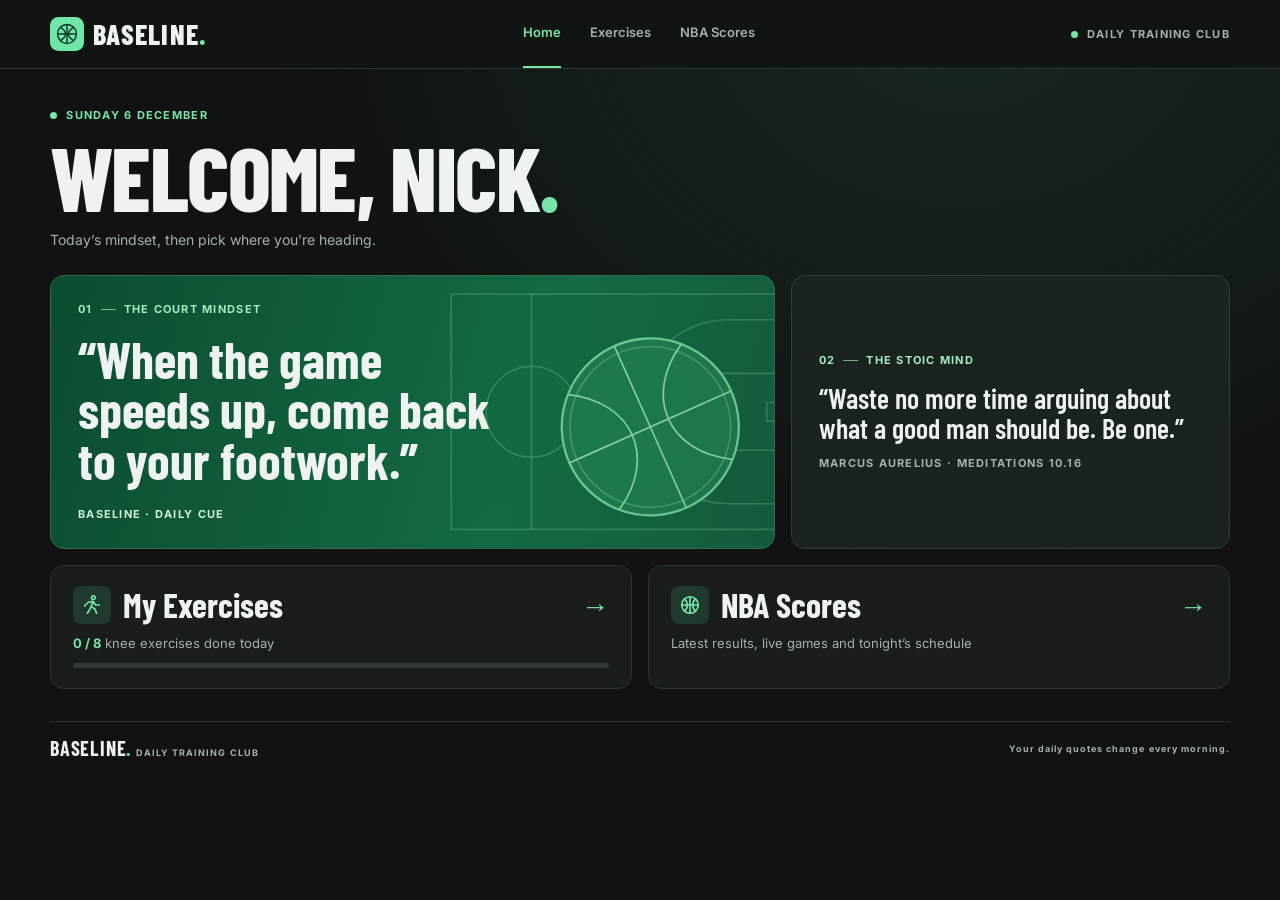
==== commit 7dd96d36: "Keep menu styles off the home page link cards Co-Authored-By: Claude Opus 5.5 <noreply@anthropic.com" ====
--- a/index.html
+++ b/index.html
@@ -27,10 +27,10 @@
 <div class="quote-content"><div class="tag">01 <span></span> THE COURT MINDSET</div><blockquote id="court-quote">“Win the next possession.”</blockquote><cite id="court-credit">BASELINE · DAILY CUE</cite></div></article>
 <article class="wisdom"><div class="tag">02 <span></span> THE STOIC MIND</div><blockquote id="wisdom-quote">“The impediment to action advances action. What stands in the way becomes the way.”</blockquote><cite id="wisdom-credit">MARCUS AURELIUS · MEDITATIONS 5.20</cite></article>
 </section>
-<nav class="home-links" aria-label="Go to">
+<section class="home-links" aria-label="Go to">
 <a class="home-link" href="exercises.html"><div class="row"><div class="icon" aria-hidden="true"><svg viewBox="0 0 24 24"><circle cx="13.5" cy="4" r="2"/><path d="m7 21 4-7 4 2 2 5M4 13l4-4 5-1 3 4h4m-9 2 2-6"/></svg></div><h2>My Exercises</h2><span class="go" aria-hidden="true">→</span></div><p><b id="home-progress" class="green">0 / 8</b> knee exercises done today</p><div class="track" aria-hidden="true"><span id="progress-fill"></span></div></a>
 <a class="home-link" href="scores.html"><div class="row"><div class="icon" aria-hidden="true"><svg viewBox="0 0 24 24"><circle cx="12" cy="12" r="9"/><path d="M3 12h18M12 3v18M6 5.5c4 3 4 10 0 13m12-13c-4 3-4 10 0 13"/></svg></div><h2>NBA Scores</h2><span class="go" aria-hidden="true">→</span></div><p>Latest results, live games and tonight’s schedule</p></a>
-</nav>
+</section>
 <footer><span>BASELINE<span class="green">.</span> <small>DAILY TRAINING CLUB</small></span><small id="store-note">Your daily quotes change every morning.</small></footer>
 </main>
 </body>
--- a/style.css
+++ b/style.css
@@ -2,7 +2,7 @@
 :root{color-scheme:dark;--bg:#101311;--card:#191e1b;--line:#2b352f;--fg:#eef3ef;--muted:#a6b2a9;--green:#77e4a9;--display:"Barlow Condensed","Arial Narrow",Impact,sans-serif;--body:Inter,system-ui,sans-serif}
 *{box-sizing:border-box}html{scroll-behavior:smooth;scroll-padding-top:18px;background:var(--bg)}body{margin:0;background:radial-gradient(ellipse at 75% 0,#18281f 0,transparent 43rem),var(--bg);color:var(--fg);font:14px/1.5 var(--body);min-height:100%}a{color:inherit;text-decoration:none}button{font:inherit;color:inherit;cursor:pointer}button:disabled{opacity:.55;cursor:wait}[hidden]{display:none!important}:focus-visible{outline:2px solid var(--green);outline-offset:3px}
 .wrap{width:100%;max-width:1244px;margin:auto;padding-left:max(32px,env(safe-area-inset-left,0px));padding-right:max(32px,env(safe-area-inset-right,0px))}
-.top{background:#101512;border-bottom:1px solid #29352d}.top-in{height:68px;display:flex;align-items:center;justify-content:space-between;gap:24px}.brand{display:flex;align-items:center;gap:9px;font:800 28px/1 var(--display);letter-spacing:.045em}.brand svg{width:34px}.brand span{margin-left:-9px}.green,.brand span,h1 span{color:var(--green)}nav{display:flex;align-self:stretch;gap:29px}nav a{display:grid;place-items:center;border-bottom:2px solid transparent;color:var(--muted);font-size:13px;font-weight:600}nav a:hover,nav .on{border-color:var(--green);color:var(--green)}
+.top{background:#101512;border-bottom:1px solid #29352d}.top-in{height:68px;display:flex;align-items:center;justify-content:space-between;gap:24px}.brand{display:flex;align-items:center;gap:9px;font:800 28px/1 var(--display);letter-spacing:.045em}.brand svg{width:34px}.brand span{margin-left:-9px}.green,.brand span,h1 span{color:var(--green)}.top nav{display:flex;align-self:stretch;gap:29px}.top nav a{display:grid;place-items:center;border-bottom:2px solid transparent;color:var(--muted);font-size:13px;font-weight:600}.top nav a:hover,.top nav .on{border-color:var(--green);color:var(--green)}
 .top-end,.eyebrow,.tag,cite,.score-meta,.score-foot,footer small{font-size:11px;font-weight:700;letter-spacing:.115em}.top-end{color:var(--muted);white-space:nowrap}.top-end i,.pip{display:inline-block;background:var(--green);width:7px;height:7px;border-radius:50%;margin-right:5px}
 .mast{display:flex;justify-content:space-between;align-items:end;gap:20px;padding:38px 0 25px}.eyebrow{color:var(--green);text-transform:uppercase}h1,h2,h3,p,blockquote{margin:0}h1{font:800 clamp(50px,7vw,90px)/.99 var(--display);text-transform:uppercase;letter-spacing:-.018em;margin:8px 0 9px;text-wrap:balance}.mast p,.panel-head p,.panel-foot{color:var(--muted)}
 .jump,.quiet{white-space:nowrap;border:1px solid #3b4b41;background:#1b251f;border-radius:8px;padding:8px 12px;font-size:12px;font-weight:700}.jump span{color:var(--green);margin-left:7px}.jump:hover,.quiet:hover{background:#294236}
@@ -18,8 +18,8 @@
 .score-meta{color:var(--muted);font-size:10px;margin-bottom:9px}.score-grid{display:grid;grid-template-columns:repeat(3,minmax(0,1fr));gap:12px}.score-card{padding:11px 13px;display:block}.score-card:hover{border-color:#6cb88a}.score-card.boston{border-color:#4d8b65}.game-status{display:block;font-size:10px;font-weight:700;text-transform:uppercase;letter-spacing:.07em;color:var(--muted);padding-bottom:6px;border-bottom:1px solid var(--line)}.game-status.live,.winner strong{color:var(--green)}.team{display:flex;align-items:center;gap:8px;margin-top:6px;font-size:12px}.team img{width:21px;height:21px;object-fit:contain}.team strong{margin-left:auto;font-size:15px;font-variant-numeric:tabular-nums}
 .score-foot{display:flex;justify-content:end;align-items:center;gap:12px;margin:12px 0 24px;color:#b0e8c3;text-transform:uppercase}.score-foot a:hover{text-decoration:underline}
 footer{display:flex;justify-content:space-between;align-items:center;padding:16px 0 25px;border-top:1px solid var(--line);gap:16px}footer>span{font:700 20px/1 var(--display);letter-spacing:.04em}footer small{font-family:var(--body);color:var(--muted);font-size:9px}
-@media(max-width:760px){.wrap{padding-left:max(16px,env(safe-area-inset-left,0px));padding-right:max(16px,env(safe-area-inset-right,0px))}.top-end{display:none}.top-in{height:57px}.brand{font-size:23px}.brand svg{width:27px}nav{gap:14px}nav a{font-size:11px}.mast{padding-top:28px}.quotes,.training-grid{grid-template-columns:1fr}.court,.wisdom{min-height:auto;padding:20px}.court{min-height:170px}.score-grid{grid-template-columns:repeat(2,minmax(0,1fr))}.list-tools .quiet{min-height:36px}.check-row b{overflow-wrap:anywhere}}
-@media(max-width:410px){.mast .jump{display:none}.top-in{gap:8px}nav{gap:10px}.score-grid{grid-template-columns:1fr}.panel-head{padding:11px 10px;gap:8px}.check-row{padding-inline:10px}footer>span small{display:none}}
+@media(max-width:760px){.wrap{padding-left:max(16px,env(safe-area-inset-left,0px));padding-right:max(16px,env(safe-area-inset-right,0px))}.top-end{display:none}.top-in{height:57px}.brand{font-size:23px}.brand svg{width:27px}.top nav{gap:14px}.top nav a{font-size:11px}.mast{padding-top:28px}.quotes,.training-grid{grid-template-columns:1fr}.court,.wisdom{min-height:auto;padding:20px}.court{min-height:170px}.score-grid{grid-template-columns:repeat(2,minmax(0,1fr))}.list-tools .quiet{min-height:36px}.check-row b{overflow-wrap:anywhere}}
+@media(max-width:410px){.mast .jump{display:none}.top-in{gap:8px}.top nav{gap:10px}.score-grid{grid-template-columns:1fr}.panel-head{padding:11px 10px;gap:8px}.check-row{padding-inline:10px}footer>span small{display:none}}
 @media(prefers-reduced-motion:reduce){html{scroll-behavior:auto}.track span{transition:none}}
 
 /* Home links + sub-pages */
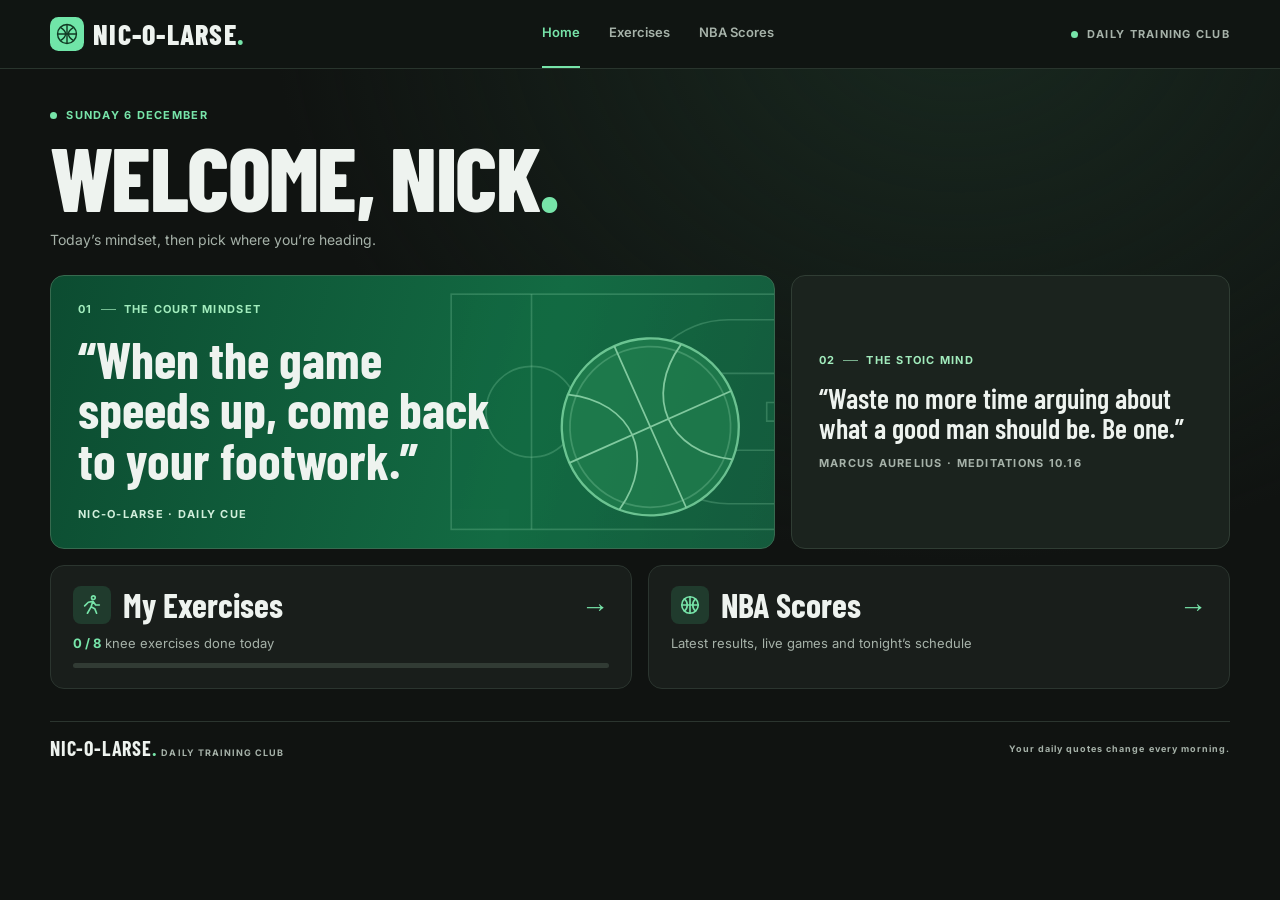
==== commit a7d1b517: "Rename the app to Nic-O-Larse Co-Authored-By: Claude Opus 5.5 <noreply@anthropic.com>" ====
--- a/index.html
+++ b/index.html
@@ -4,10 +4,10 @@
 <meta charset="utf-8">
 <meta name="viewport" content="width=device-width,initial-scale=1">
 <meta name="theme-color" content="#101311">
-<meta name="apple-mobile-web-app-title" content="Baseline">
+<meta name="apple-mobile-web-app-title" content="Nic-O-Larse">
 <link rel="icon" href="data:image/svg+xml,%3Csvg xmlns=%27http://www.w3.org/2000/svg%27 viewBox=%270 0 36 36%27%3E%3Crect width=%2736%27 height=%2736%27 rx=%279%27 fill=%27%2370e5a8%27/%3E%3Cg stroke=%27%23113923%27 stroke-width=%271.5%27 fill=%27none%27%3E%3Ccircle cx=%2718%27 cy=%2718%27 r=%2710%27/%3E%3Cpath d=%27M8 18h20M18 8v20M11 11q11 7 0 14m14-14q-11 7 0 14%27/%3E%3C/g%3E%3C/svg%3E">
 <link rel="apple-touch-icon" href="icon.png">
-<title>Baseline</title>
+<title>Nic-O-Larse</title>
 <meta name="description" content="A daily basketball-inspired routine for mindset, mobility and training, with the latest NBA scores.">
 <link rel="stylesheet" href="https://fonts.googleapis.com/css2?family=Barlow+Condensed:wght@600;700;800&family=Inter:wght@400;500;600;700;800&display=swap">
 <link rel="stylesheet" href="style.css">
@@ -15,7 +15,7 @@
 </head>
 <body>
 <header class="top"><div class="wrap top-in">
-<a class="brand" href="./"><svg viewBox="0 0 36 36" aria-hidden="true"><rect width="36" height="36" rx="9" fill="#70e5a8"/><g stroke="#113923" stroke-width="1.5" fill="none"><circle cx="18" cy="18" r="10"/><path d="M8 18h20M18 8v20M11 11q11 7 0 14m14-14q-11 7 0 14"/></g></svg>BASELINE<span>.</span></a>
+<a class="brand" href="./"><svg viewBox="0 0 36 36" aria-hidden="true"><rect width="36" height="36" rx="9" fill="#70e5a8"/><g stroke="#113923" stroke-width="1.5" fill="none"><circle cx="18" cy="18" r="10"/><path d="M8 18h20M18 8v20M11 11q11 7 0 14m14-14q-11 7 0 14"/></g></svg>NIC-O-LARSE<span>.</span></a>
 <nav aria-label="Pages"><a href="./" class="on" aria-current="page">Home</a><a href="exercises.html">Exercises</a><a href="scores.html">NBA Scores</a></nav>
 <div class="top-end"><i></i> DAILY TRAINING CLUB</div>
 </div></header>
@@ -24,14 +24,14 @@
 <section class="quotes" aria-label="Daily mindset">
 <article class="court">
 <svg class="court-art" viewBox="0 0 360 230" fill="none" aria-hidden="true"><g stroke="#b6fbd0" stroke-opacity=".29" stroke-width="1.4"><rect x="74" y="14" width="286" height="202"/><path d="M360 82H275v66h85M360 36h-48a79 79 0 0 0 0 158h48M360 107h-15v16h15"/><circle cx="275" cy="115" r="33"/><path d="M143 14v202"/><circle cx="143" cy="115" r="39"/></g><g transform="rotate(-24 245 128)"><circle cx="245" cy="128" r="76" fill="#238250" stroke="#96f0b8" stroke-width="2"/><g stroke="#b5f9cc" stroke-width="1.5"><circle cx="245" cy="128" r="69" stroke-opacity=".34"/><path d="M169 128h152M245 52v152M192 74c48 28 48 80 0 108m106-108c-48 28-48 80 0 108"/></g></g></svg>
-<div class="quote-content"><div class="tag">01 <span></span> THE COURT MINDSET</div><blockquote id="court-quote">“Win the next possession.”</blockquote><cite id="court-credit">BASELINE · DAILY CUE</cite></div></article>
+<div class="quote-content"><div class="tag">01 <span></span> THE COURT MINDSET</div><blockquote id="court-quote">“Win the next possession.”</blockquote><cite id="court-credit">NIC-O-LARSE · DAILY CUE</cite></div></article>
 <article class="wisdom"><div class="tag">02 <span></span> THE STOIC MIND</div><blockquote id="wisdom-quote">“The impediment to action advances action. What stands in the way becomes the way.”</blockquote><cite id="wisdom-credit">MARCUS AURELIUS · MEDITATIONS 5.20</cite></article>
 </section>
 <section class="home-links" aria-label="Go to">
 <a class="home-link" href="exercises.html"><div class="row"><div class="icon" aria-hidden="true"><svg viewBox="0 0 24 24"><circle cx="13.5" cy="4" r="2"/><path d="m7 21 4-7 4 2 2 5M4 13l4-4 5-1 3 4h4m-9 2 2-6"/></svg></div><h2>My Exercises</h2><span class="go" aria-hidden="true">→</span></div><p><b id="home-progress" class="green">0 / 8</b> knee exercises done today</p><div class="track" aria-hidden="true"><span id="progress-fill"></span></div></a>
 <a class="home-link" href="scores.html"><div class="row"><div class="icon" aria-hidden="true"><svg viewBox="0 0 24 24"><circle cx="12" cy="12" r="9"/><path d="M3 12h18M12 3v18M6 5.5c4 3 4 10 0 13m12-13c-4 3-4 10 0 13"/></svg></div><h2>NBA Scores</h2><span class="go" aria-hidden="true">→</span></div><p>Latest results, live games and tonight’s schedule</p></a>
 </section>
-<footer><span>BASELINE<span class="green">.</span> <small>DAILY TRAINING CLUB</small></span><small id="store-note">Your daily quotes change every morning.</small></footer>
+<footer><span>NIC-O-LARSE<span class="green">.</span> <small>DAILY TRAINING CLUB</small></span><small id="store-note">Your daily quotes change every morning.</small></footer>
 </main>
 </body>
 </html>
